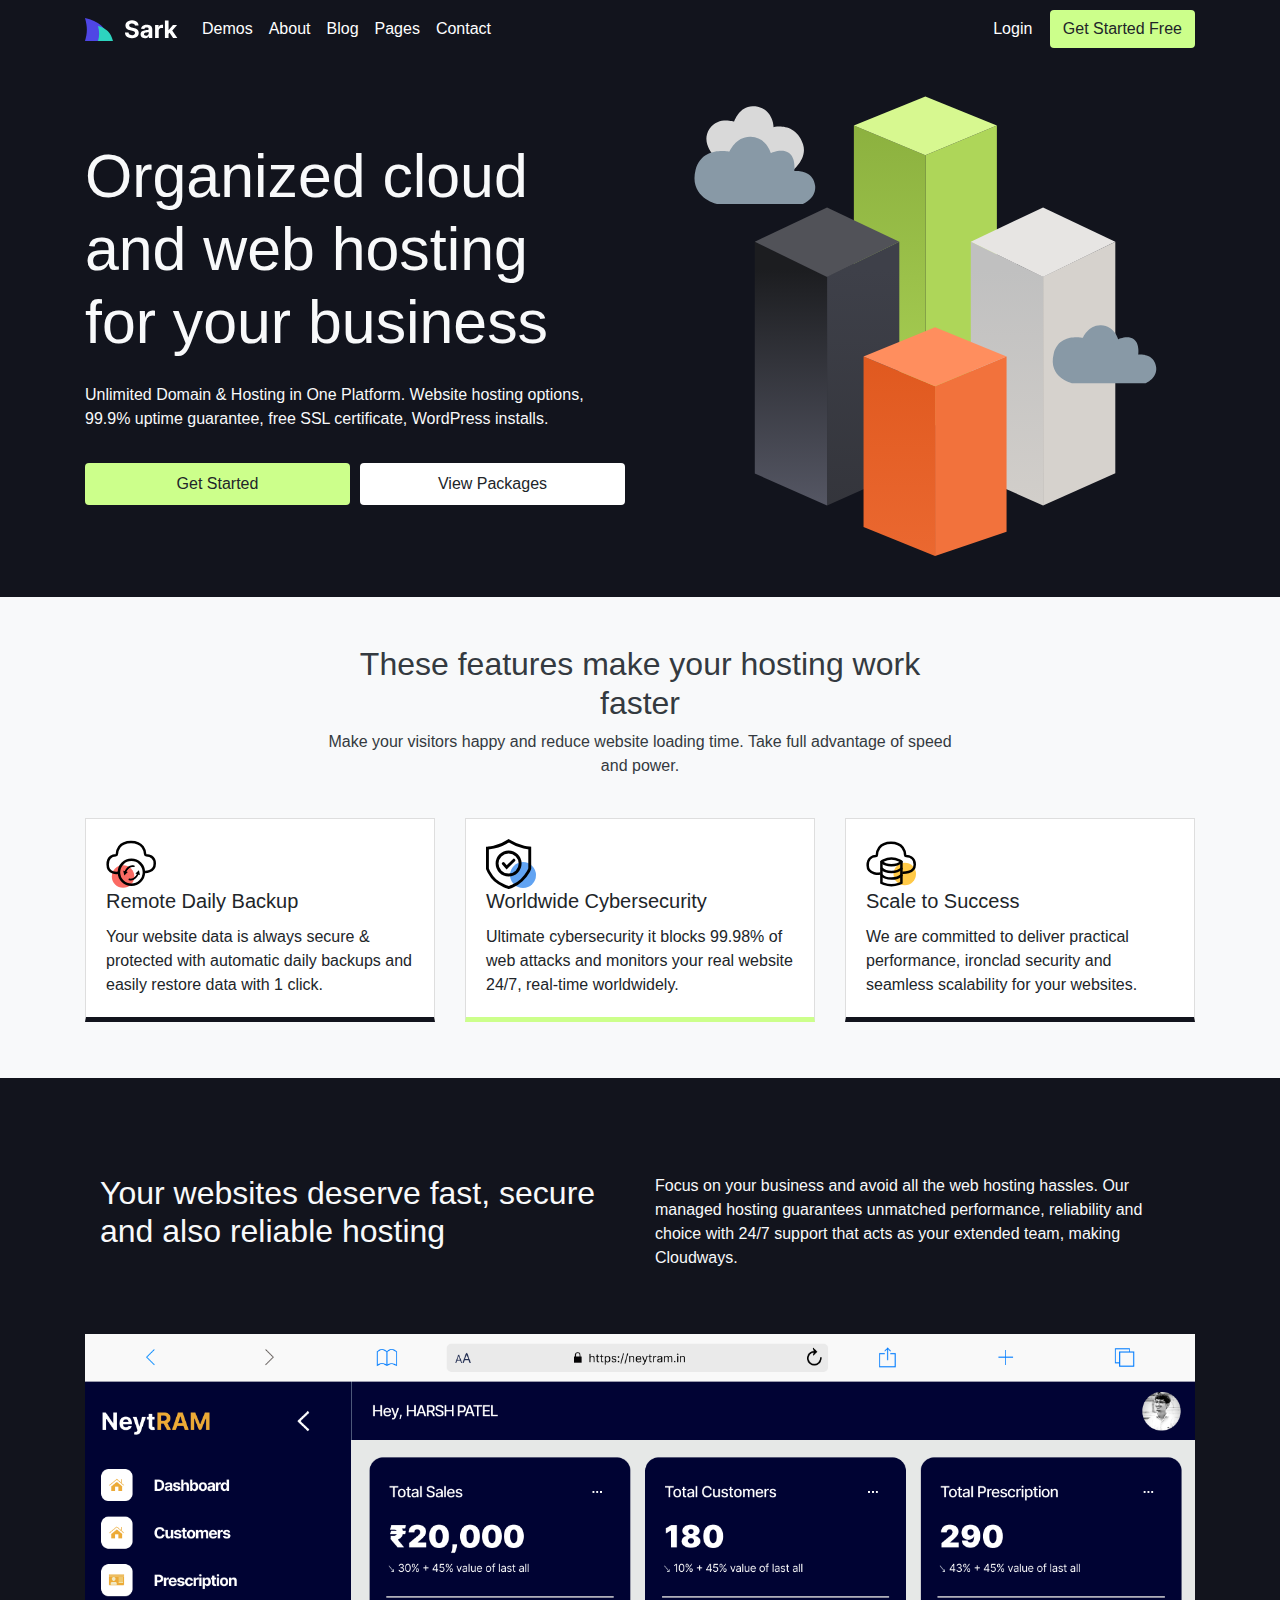
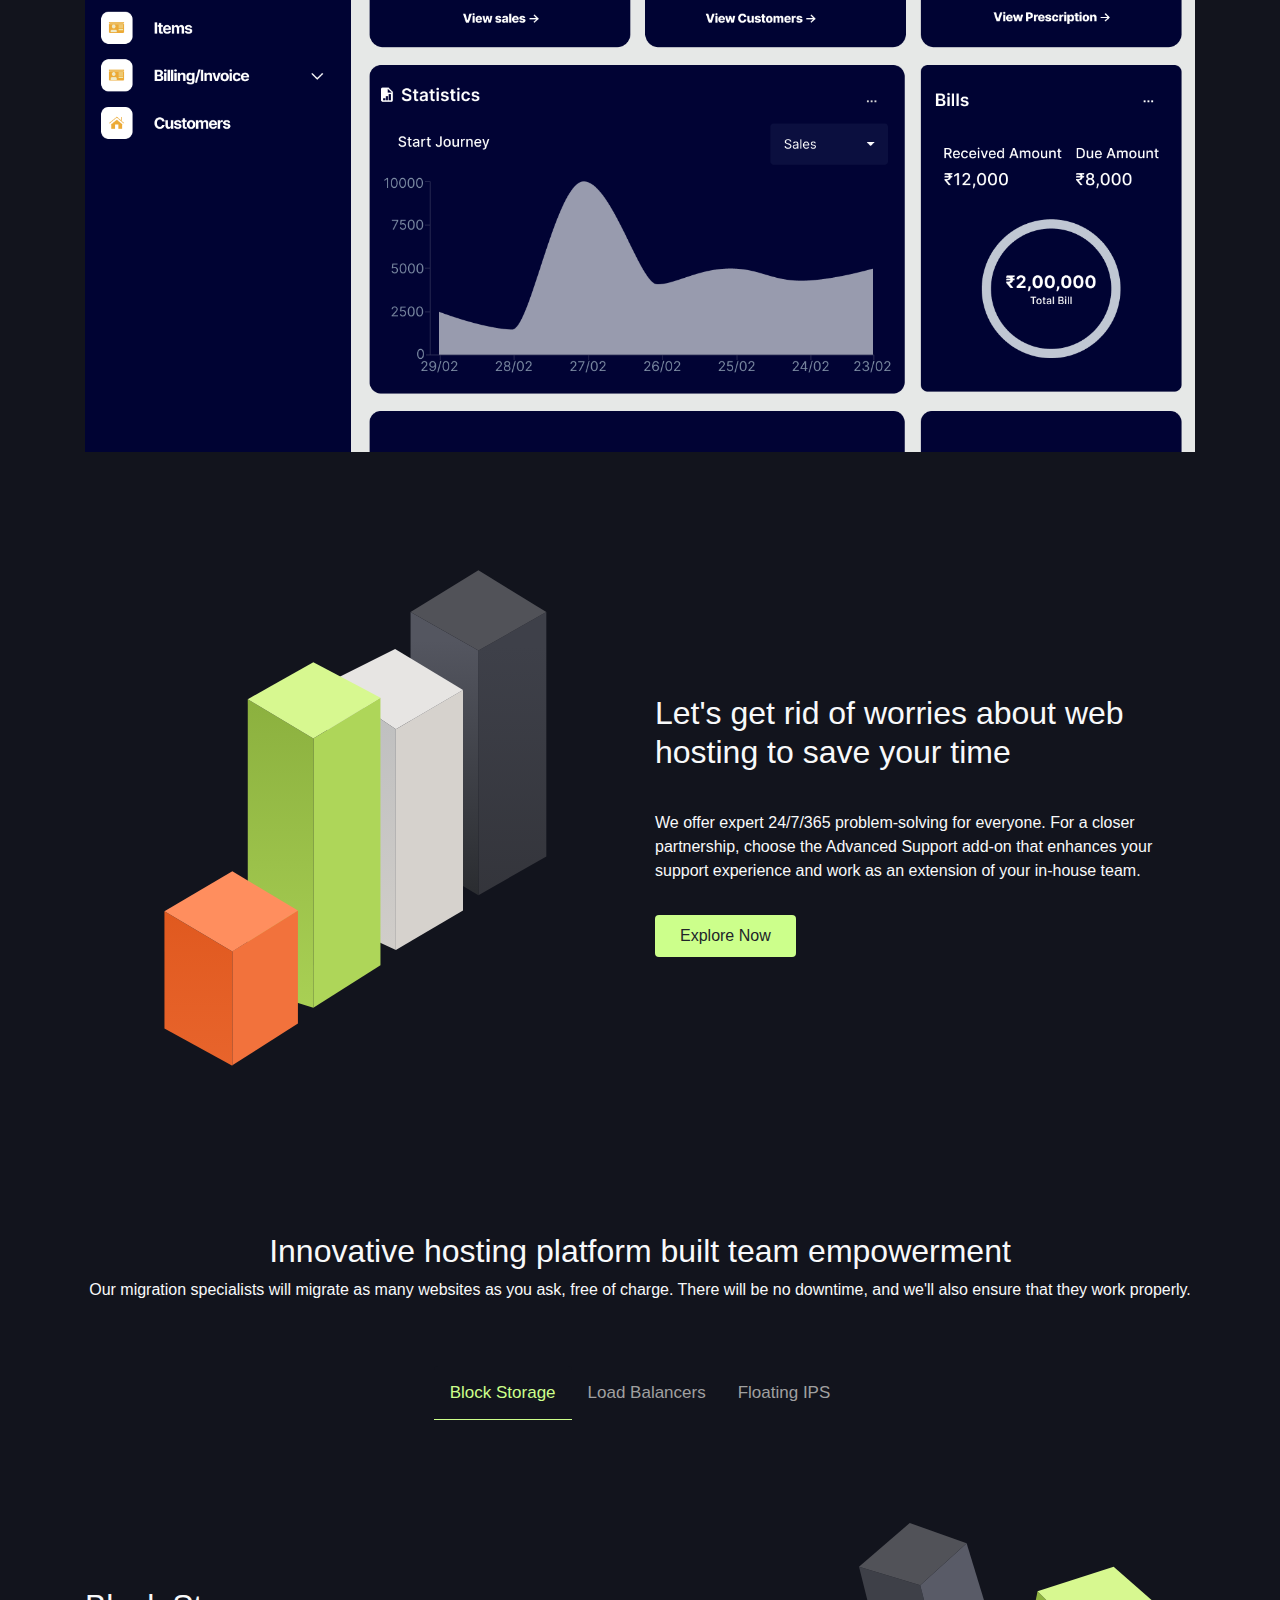
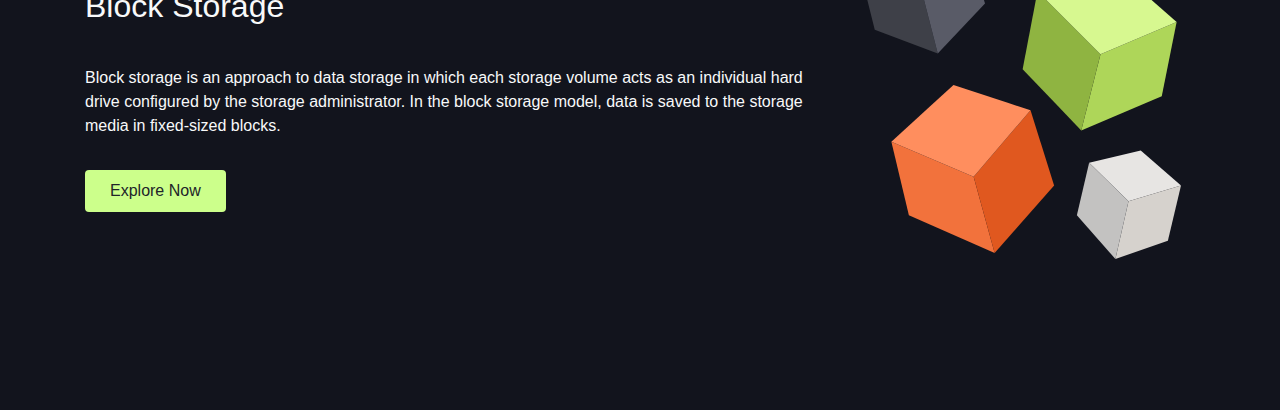
==== index.html @ 2ee85ca5 "data" ====
<!DOCTYPE html>
<html lang="en">
<head>
    <meta charset="UTF-8">
    <meta name="viewport" content="width=device-width, initial-scale=1.0">
    <title>Bootstrap customize</title>
    <link href="https://stackpath.bootstrapcdn.com/bootstrap/4.5.2/css/bootstrap.min.css" rel="stylesheet">
    <style>
        .h1class {
            font-size: 3.8rem;
        }
        .btngroup button {
            width: 100%;
            margin-bottom: 10px;
        }
        @media (min-width: 768px) {
            .btngroup {
                display: flex;
                gap: 10px;
            }
            .btngroup button {
                width: auto;
                flex: 1;
            }
        }
        .card-icon {
            width: 50px;
            height: 50px;
            margin-right: 15px;
            float: left;
        }
        .card-body h5,
        .card-body p {
            margin-left: 70px;
            /* Adjust based on icon size */
        }
        .card-body {
            display: flex;
            align-items: center;
        }
        .card-text {
            margin-bottom: 0;
        }
        .card-body p {
            margin-left: 0px;
        }
        .card-body h5 {
            margin-left: 0px;
        }
        .custom-card1 {
            border-bottom: 5px solid #12141D;
            border-radius: 0px;
        }
        .custom-card2 {
            border-bottom: 5px solid #ccff8b;
            border-radius: 0px;
        }

        .nav-tabs {
            overflow: hidden;
            text-align: center;
            border:none !important;
        }

        .nav-tabs a {
            background-color: inherit;
            border: none !important;
            outline: none;
            cursor: pointer;
            padding: 14px 16px;
            transition: 0.3s;
            font-size: 17px;
            color: #a0a0a0;
        }

        .nav-tabs a:hover {
            background-color: #575757;
        }

        .nav-tabs a.active {
            background-color: #12141D !important;
            color: #CCFF8B !important;
            border-bottom: 2px solid #CCFF8B !important;
        }

    </style>
</head>
<body>
    <!-- NavBar -->
    <nav class="navbar navbar-expand-lg navbar-dark" style="background-color: #12141d;">
        <div class="container">
            <a class="navbar-brand" href="#"><img src="./Logo.svg" alt="Logo"></a>
            <button class="navbar-toggler" type="button" data-toggle="collapse" data-target="#navbarNav"
                aria-controls="navbarNav" aria-expanded="false" aria-label="Toggle navigation">
                <span class="navbar-toggler-icon"></span>
            </button>
            <div class="collapse navbar-collapse" id="navbarNav">
                <ul class="navbar-nav">
                    <li class="nav-item">
                        <a class="nav-link" style="color: #fff;" href="#">Demos</a>
                    </li>
                    <li class="nav-item">
                        <a class="nav-link" style="color: #fff;" href="#">About</a>
                    </li>
                    <li class="nav-item">
                        <a class="nav-link" style="color: #fff;" href="#">Blog</a>
                    </li>
                    <li class="nav-item">
                        <a class="nav-link" style="color: #fff;" href="#">Pages</a>
                    </li>
                    <li class="nav-item">
                        <a class="nav-link" style="color: #fff;" href="#">Contact</a>
                    </li>
                </ul>
            </div>
            <div class="right">
                <button class="btn" style="color: #fff;" type="submit">Login</button>
                <button class="btn" style="background-color: #ccff8b;" type="submit">Get Started Free</button>
            </div>
        </div>
    </nav>
    <!-- Hero Section -->
    <div style="background-color: #12141d;">
        <div class="container">
            <div class="row">
                <div class="col-md-6 align-self-center g-3">
                    <h1 class="text-light pb-3 h1class">Organized cloud <br> and web hosting <br> for your business</h1>
                    <p class="text-light pb-3">Unlimited Domain & Hosting in One Platform. Website hosting options,
                        99.9% uptime guarantee, free
                        SSL certificate, WordPress installs.</p>
                    <div class="btngroup gap-3">
                        <button class="btn py-2 px-4" style="background-color: #ccff8b;" type="submit">Get
                            Started</button>
                        <button class="btn py-2 px-4" style="background-color: #ffffff;" type="submit">View
                            Packages</button>
                    </div>
                </div>
                <div class="col-md-6">
                    <img src="./Layer1.svg" class="w-100 h-auto" alt="Herobar">
                </div>
            </div>
        </div>
    </div>
    <!-- Cards Section -->
    <div class="bg-light py-5">
        <div class="container">
            <div class="row justify-content-center">
                <div class=" col-md-7 mb-4">
                    <h2 class="text-dark text-center">These features make your hosting work faster</h2>
                    <p class="text-dark text-center">Make your visitors happy and reduce website loading time. Take full
                        advantage of speed and power.</p>
                </div>
            </div>
            <div class="row row-cols-1 row-cols-md-3 g-4">
                <div class="col mb-2">
                    <div class="card custom-card1 h-100">
                        <div class="card-body">
                            <div class="d-flex flex-column">
                                <img src="./cloudreset.svg" class="card-icon" alt="Cloud Icon">
                                <h5 class="card-title">Remote Daily Backup</h5>
                                <p class="card-text">Your website data is always secure & protected with automatic daily
                                    backups and easily restore data with 1 click.</p>
                            </div>
                        </div>
                    </div>
                </div>
                <div class="col mb-2">
                    <div class="card custom-card2 h-100">
                        <div class="card-body">
                            <div class="d-flex flex-column">
                                <img src="./shild.svg" class="card-icon" alt="Shield Icon">
                                <h5 class="card-title">Worldwide Cybersecurity</h5>
                                <p class="card-text">Ultimate cybersecurity it blocks 99.98% of web attacks and monitors
                                    your real website 24/7, real-time worldwidely.</p>
                            </div>
                        </div>
                    </div>
                </div>
                <div class="col mb-2">
                    <div class="card custom-card1 h-100">
                        <div class="card-body">
                            <div class="d-flex flex-column">
                                <img src="./database.svg" class="card-icon" alt="Database Icon">
                                <h5 class="card-title">Scale to Success</h5>
                                <p class="card-text">We are committed to deliver practical performance, ironclad
                                    security
                                    and seamless scalability for your websites.</p>
                            </div>
                        </div>
                    </div>
                </div>
            </div>
        </div>
    </div>
    <!-- Hosting Section -->
    <div style="background-color: #12141d;" class="py-5">
        <div class="container">
            <div class="row">
                <div class="col-12 text-light d-flex flex-wrap">
                    <div class="col-md-6 pt-5">
                        <h2 class="hostingp">Your websites deserve fast, secure and also reliable hosting</h2>
                    </div>
                    <div class="col-md-6 pt-5">
                        <p class="hostingp">Focus on your business and avoid all the web hosting hassles.
                            Our managed hosting guarantees unmatched performance, reliability and choice with 24/7
                            support that
                            acts as your extended team, making Cloudways.</p>
                    </div>
                </div>
                <div class="col pt-5">
                    <img src="./dashboard1.png" class="w-100" alt="">
                </div>
            </div>
        </div>
    </div>
    <!-- Graph Section -->
    <div class="py-5" style="background-color: #12141d;">
        <div class="container">
            <div class="row">
                <div class="col-md-6 py-5 order-1 order-md-2 text-light align-content-center">
                    <h2 class="py-3">Let's get rid of worries about web hosting to save your time</h2>
                    <p class="py-3">We offer expert 24/7/365 problem-solving for everyone. For a closer partnership,
                        choose the Advanced Support add-on that enhances your support experience and work as an
                        extension of your in-house team.</p>
                    <button class="btn py-2 px-4" style="background-color: #ccff8b;">Explore Now</button>
                </div>
                <div class="col-md-6 order-2 order-md-1">
                    <img src="./Layer2.svg" class="w-100" alt="Graph">
                </div>
            </div>
        </div>
    </div>
    <!-- Graph Section -->
    <div class="py-5" style="background-color: #12141d;">
        <div class="container">
            <div class="row">
                <div class="col-12 py-5 text-center">
                    <h2 class="text-light">Innovative hosting platform built team empowerment</h2>
                    <p class="text-light">Our migration specialists will migrate as many websites as you ask, free of charge.
                        There will be no downtime, and we'll also ensure that they work properly.</p>
                </div>
            </div>
            <ul class="nav nav-tabs justify-content-center" id="myTab" role="tablist">
                <li class="nav-item" role="presentation">
                    <a class="nav-link active" id="home-tab" data-toggle="tab" href="#home-tab-pane" role="tab" aria-controls="home-tab-pane" aria-selected="true">Block Storage</a>
                </li>
                <li class="nav-item" role="presentation">
                    <a class="nav-link" id="profile-tab" data-toggle="tab" href="#profile-tab-pane" role="tab" aria-controls="profile-tab-pane" aria-selected="false">Load Balancers</a>
                </li>
                <li class="nav-item" role="presentation">
                    <a class="nav-link" id="contact-tab" data-toggle="tab" href="#contact-tab-pane" role="tab" aria-controls="contact-tab-pane" aria-selected="false">Floating IPS</a>
                </li>
            </ul>
            <div class="tab-content text-light" id="myTabContent">
                <div class="tab-pane fade show active" id="home-tab-pane" role="tabpanel" aria-labelledby="home-tab">
                    <div class="row py-5 justify-content-center align-items-center">
                        <div class="col-md-8 py-5">
                            <h2 class="py-3">Block Storage</h2>
                            <p class="py-3">Block storage is an approach to data storage in which each storage volume acts as an individual hard drive configured by the storage administrator. In the block storage model, data is saved to the storage media in fixed-sized blocks.</p>
                            <button class="btn py-2 px-4" style="background-color: #ccff8b;">Explore Now</button>
                        </div>
                        <div class="col-md-4 py-5">
                            <img src="./Layer3.svg" class="w-100" alt="Graph">
                        </div>
                    </div>
                </div>
                <div class="tab-pane fade" id="profile-tab-pane" role="tabpanel" aria-labelledby="profile-tab">
                    <div class="row py-5 justify-content-center align-items-center">
                        <div class="col-md-8 py-5">
                            <h2 class="py-3">Load Balancers</h2>
                            <p class="py-3">Load balancers are devices that distribute network or application traffic across multiple servers. They help to ensure that no single server becomes overwhelmed and that traffic is distributed efficiently.</p>
                            <button class="btn py-2 px-4" style="background-color: #ccff8b;">Explore Now</button>
                        </div>
                        <div class="col-md-4 py-5">
                            <img src="./Layer3.svg" class="w-100" alt="Graph">
                        </div>
                    </div>
                </div>
                <div class="tab-pane fade" id="contact-tab-pane" role="tabpanel" aria-labelledby="contact-tab">
                    <div class="row py-5 justify-content-center align-items-center">
                        <div class="col-md-8 py-5">
                            <h2 class="py-3">Floating IPS</h2>
                            <p class="py-3">Floating IPs are publicly accessible IP addresses that can be dynamically reassigned to any compute instance. They provide a way to route external traffic to your internal resources.</p>
                            <button class="btn py-2 px-4" style="background-color: #ccff8b;">Explore Now</button>
                        </div>
                        <div class="col-md-4 py-5">
                            <img src="./Layer3.svg" class="w-100" alt="Graph">
                        </div>
                    </div>
                </div>
            </div>
        </div>
    </div>
    <script src="https://code.jquery.com/jquery-3.5.1.slim.min.js"></script>
    <script src="https://cdn.jsdelivr.net/npm/@popperjs/core@2.9.2/dist/umd/popper.min.js"></script>
    <script src="https://stackpath.bootstrapcdn.com/bootstrap/4.5.2/js/bootstrap.min.js"></script>
</body>
</html>
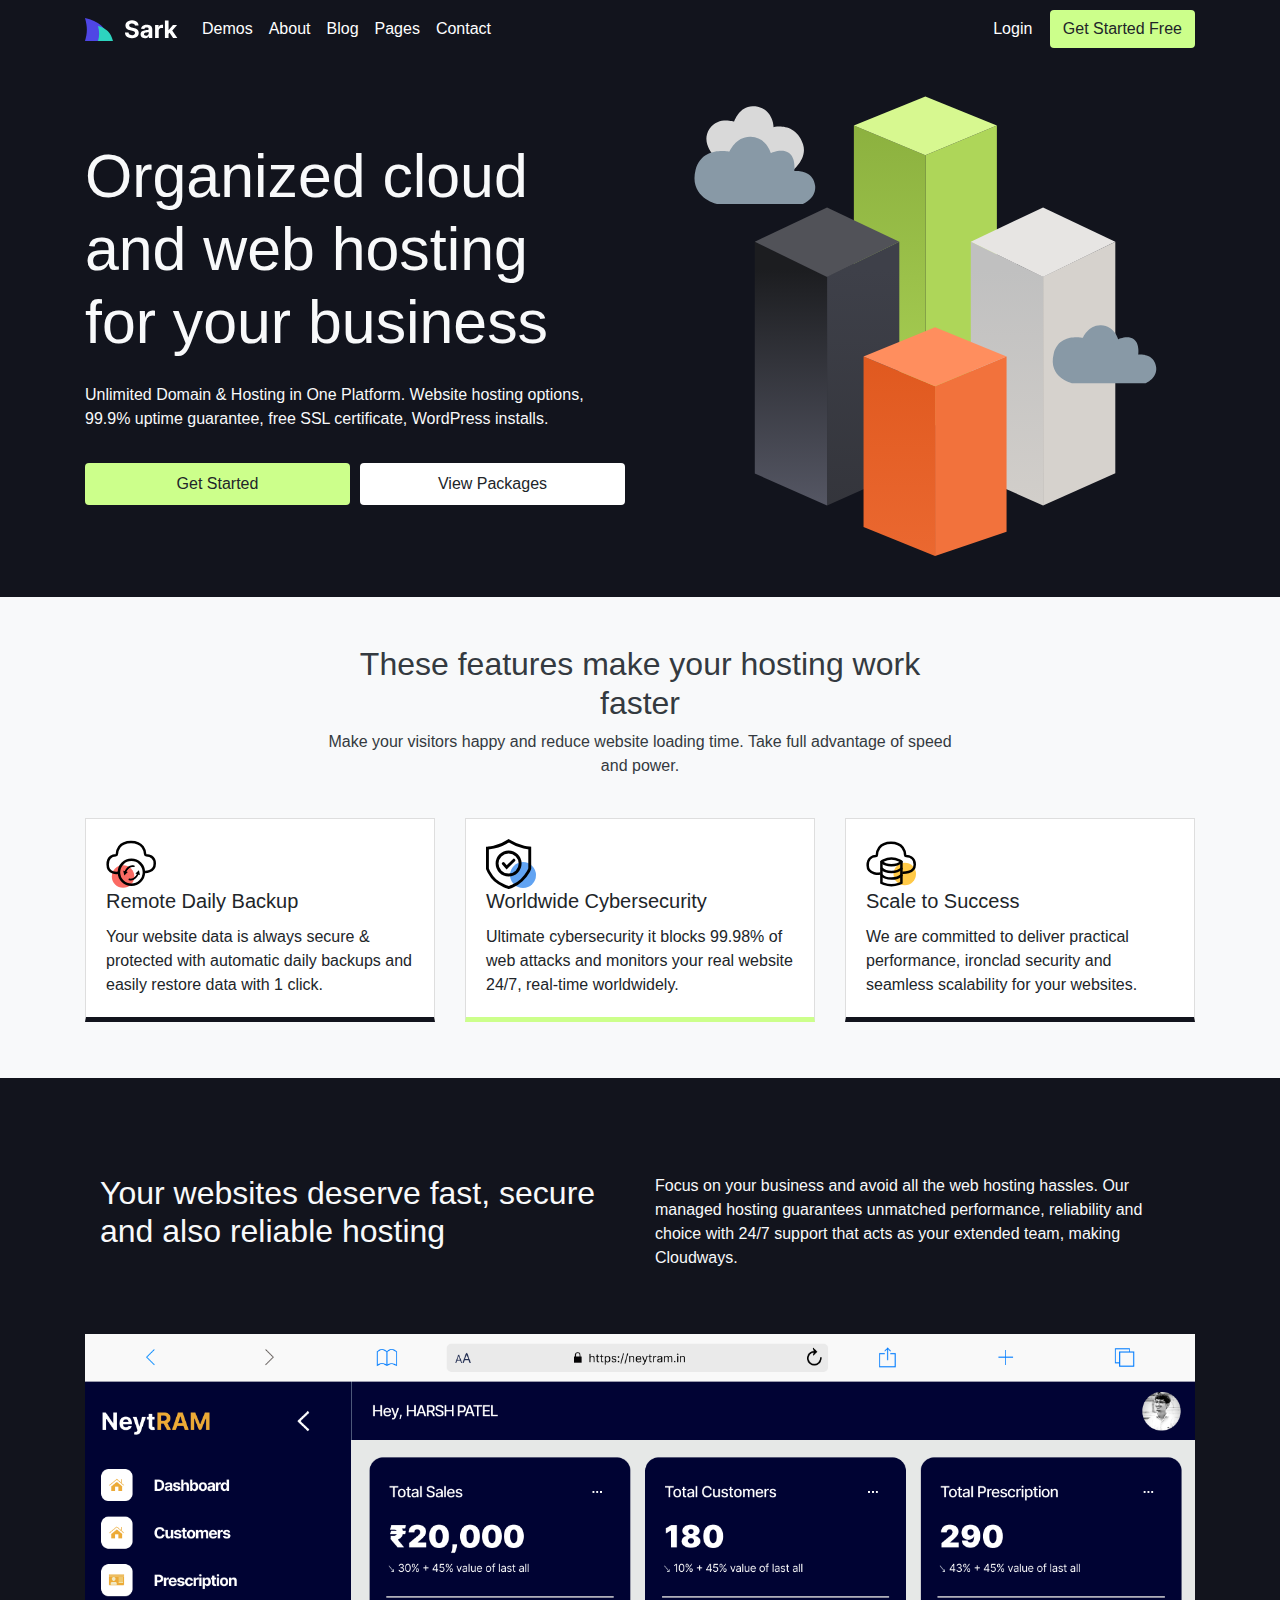
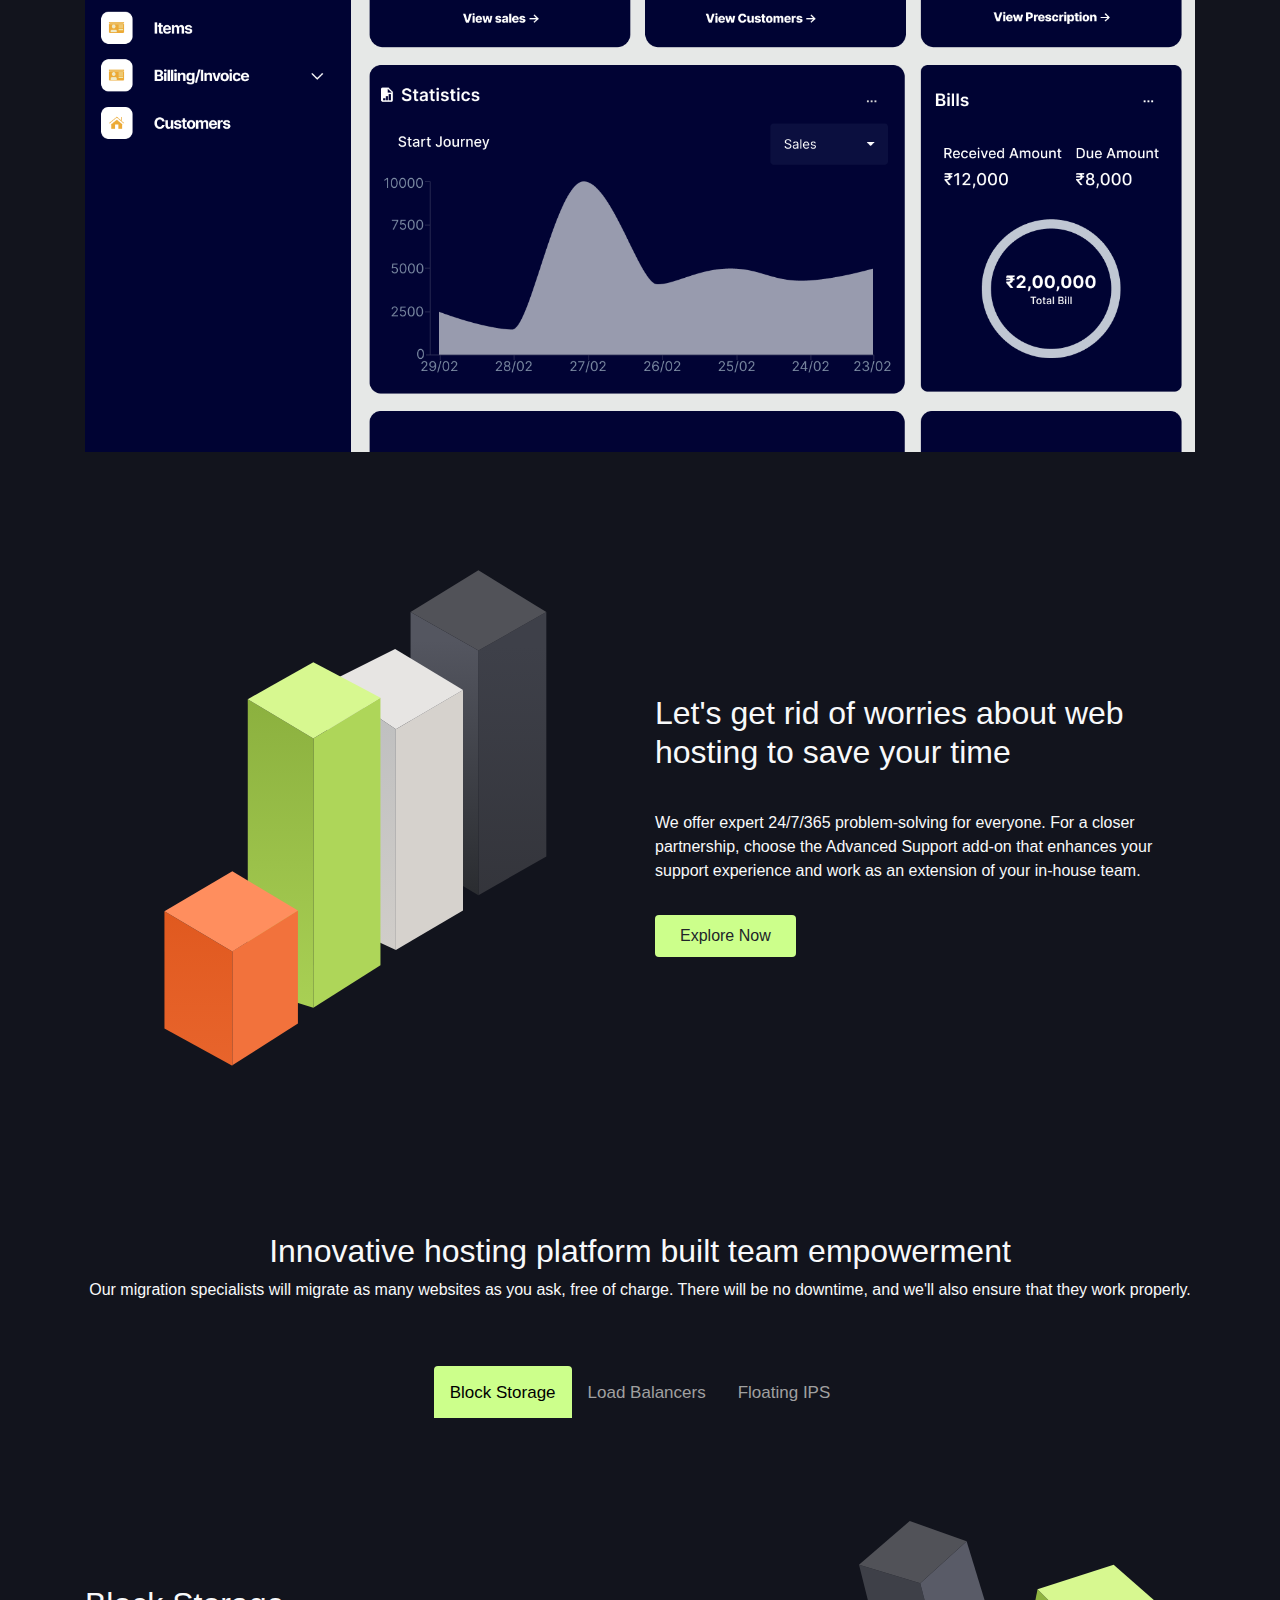
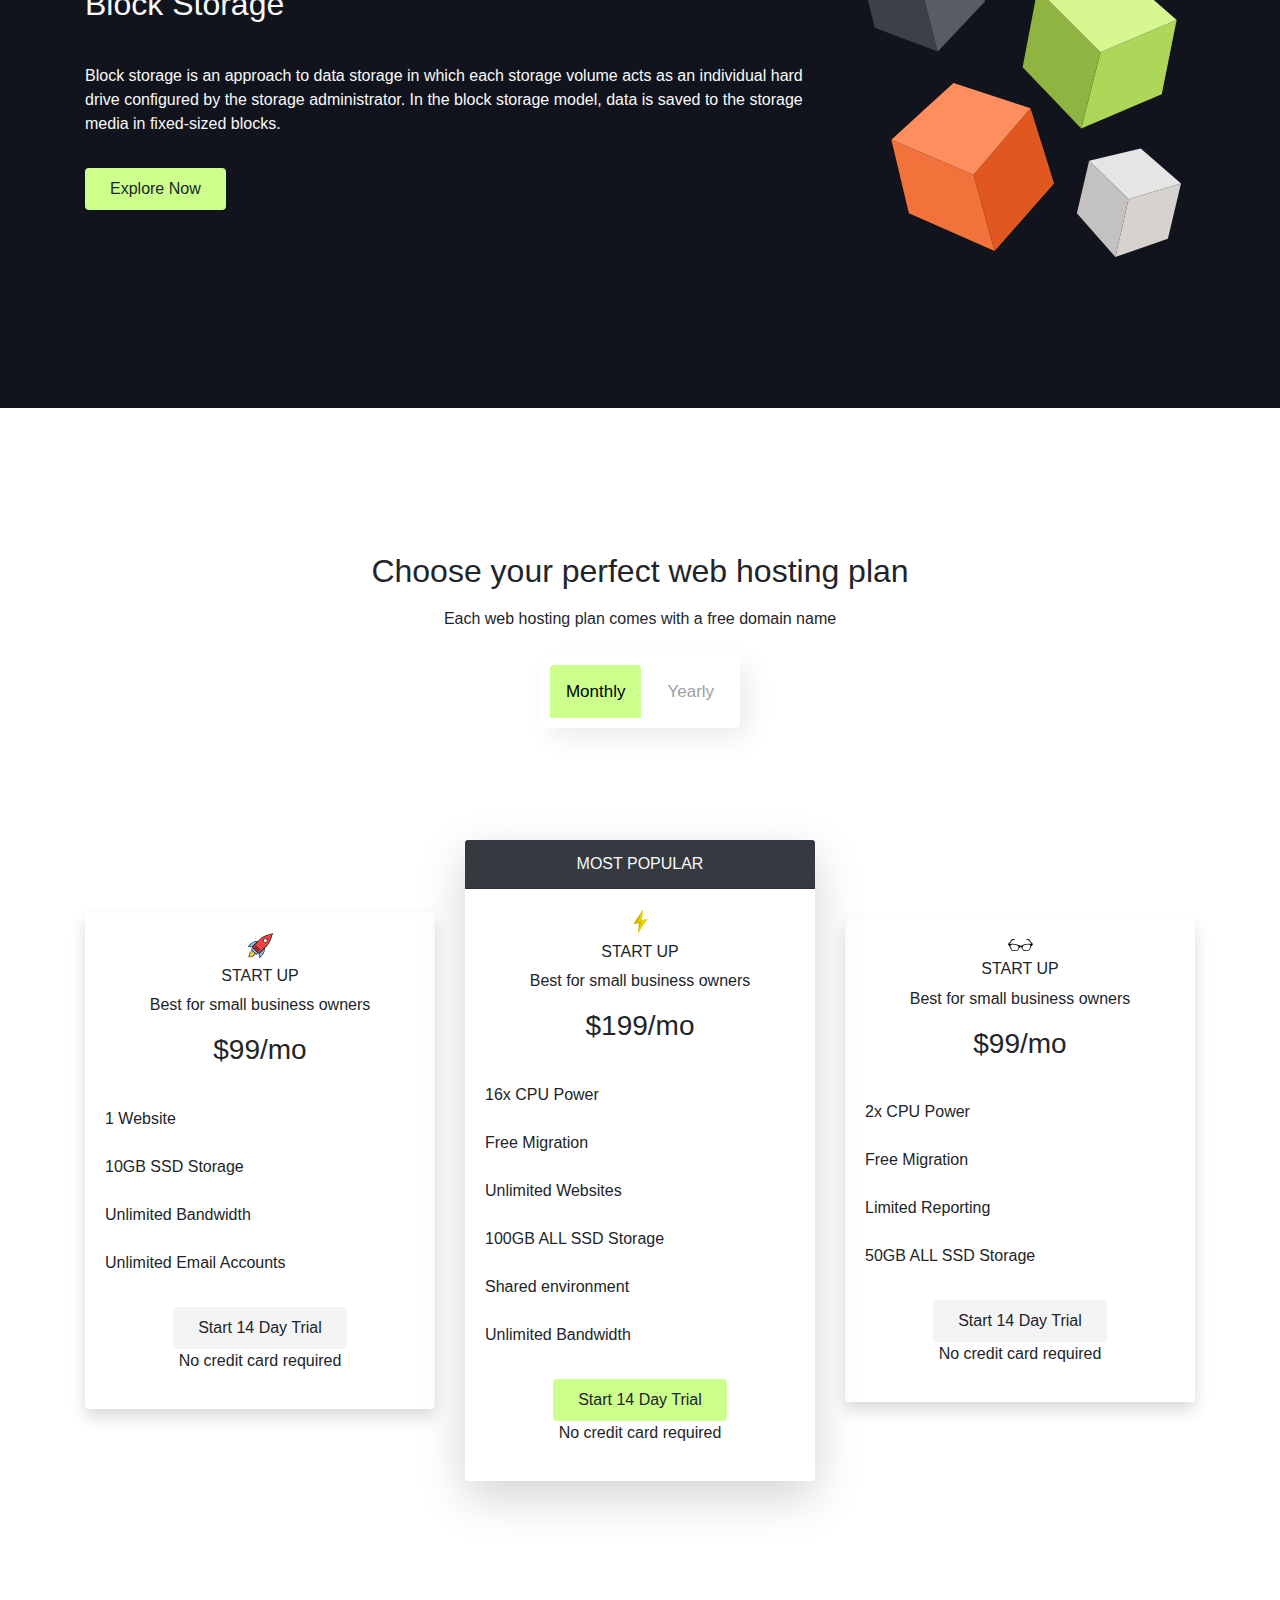
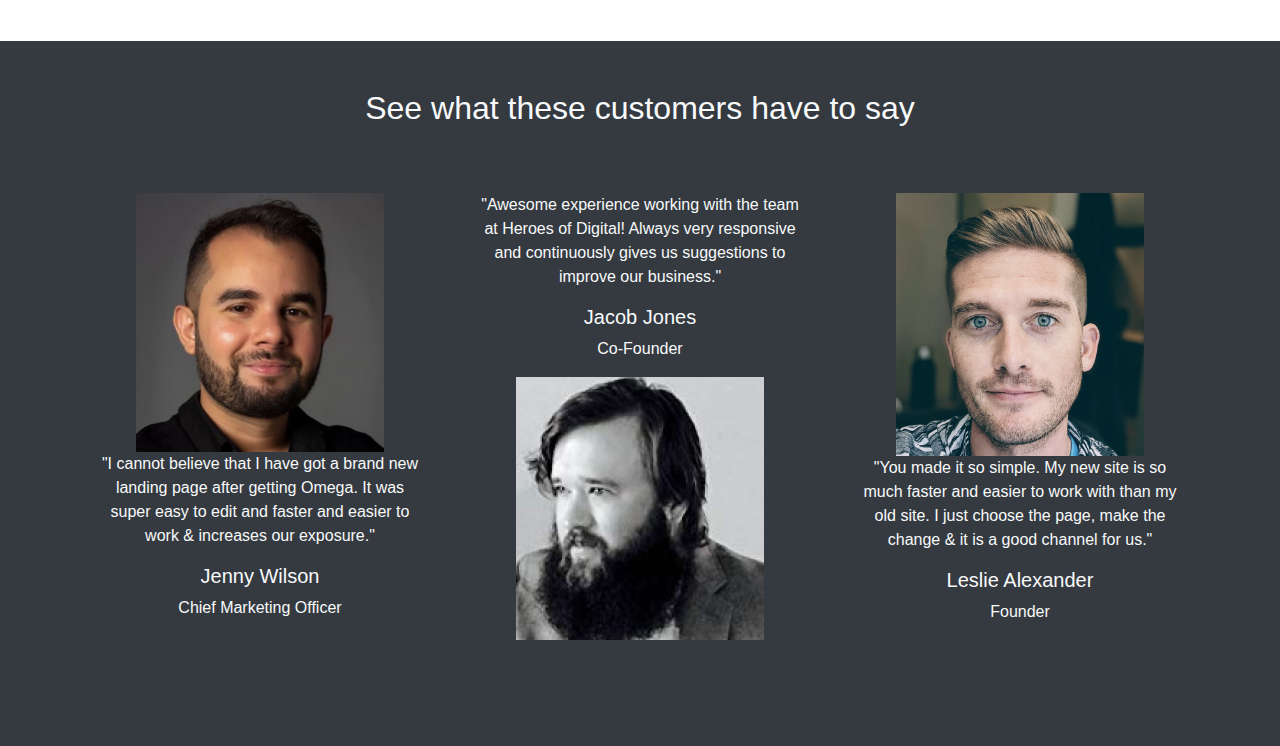
==== commit a7ea7f77: "data3" ====
--- a/index.html
+++ b/index.html
@@ -1,5 +1,6 @@
 <!DOCTYPE html>
 <html lang="en">
+
 <head>
     <meta charset="UTF-8">
     <meta name="viewport" content="width=device-width, initial-scale=1.0">
@@ -9,48 +10,59 @@
         .h1class {
             font-size: 3.8rem;
         }
+
         .btngroup button {
             width: 100%;
             margin-bottom: 10px;
         }
+
         @media (min-width: 768px) {
             .btngroup {
                 display: flex;
                 gap: 10px;
             }
+
             .btngroup button {
                 width: auto;
                 flex: 1;
             }
         }
+
         .card-icon {
             width: 50px;
             height: 50px;
             margin-right: 15px;
             float: left;
         }
+
         .card-body h5,
         .card-body p {
             margin-left: 70px;
             /* Adjust based on icon size */
         }
+
         .card-body {
             display: flex;
             align-items: center;
         }
+
         .card-text {
             margin-bottom: 0;
         }
+
         .card-body p {
             margin-left: 0px;
         }
+
         .card-body h5 {
             margin-left: 0px;
         }
+
         .custom-card1 {
             border-bottom: 5px solid #12141D;
             border-radius: 0px;
         }
+
         .custom-card2 {
             border-bottom: 5px solid #ccff8b;
             border-radius: 0px;
@@ -59,7 +71,7 @@
         .nav-tabs {
             overflow: hidden;
             text-align: center;
-            border:none !important;
+            border: none !important;
         }
 
         .nav-tabs a {
@@ -74,17 +86,68 @@
         }
 
         .nav-tabs a:hover {
-            background-color: #575757;
+            background-color: #ccff8b;
         }
 
         .nav-tabs a.active {
-            background-color: #12141D !important;
-            color: #CCFF8B !important;
-            border-bottom: 2px solid #CCFF8B !important;
-        }
-
+            background-color: #ccff8b !important;
+            color: #000000 !important;
+        }
+
+        .customtab {
+            padding: 10px;
+            background: #ffffff;
+            box-shadow: 10px 10px 26px #ededed,
+                -10px -10px 26px #ffffff;
+            border-radius: 5px;
+            display: flex;
+            justify-content: center;
+            gap: 10px;
+        }
+
+
+
+        .list-custom {
+            list-style: url(./rightsign.svg);
+        }
+
+        .z-index-1 {
+            z-index: 1;
+        }
+
+        .z-index-2 {
+            z-index: 2;
+        }
+
+        .z-index-3 {
+            z-index: 3;
+        }
+
+        .grid-item {
+            padding: 10px;
+            border-radius: 8px;
+            text-align: center;
+            transition: transform 0.3s;
+        }
+
+        .grid-item:hover {
+            transform: scale(1.05);
+        }
+
+        @media (max-width: 992px) {
+            .grid-item {
+                margin-bottom: 20px;
+            }
+        }
+
+        @media (max-width: 480px) {
+            .grid-item {
+                margin-bottom: 20px;
+            }
+        }
     </style>
 </head>
+
 <body>
     <!-- NavBar -->
     <nav class="navbar navbar-expand-lg navbar-dark" style="background-color: #12141d;">
@@ -119,6 +182,7 @@
             </div>
         </div>
     </nav>
+
     <!-- Hero Section -->
     <div style="background-color: #12141d;">
         <div class="container">
@@ -141,6 +205,7 @@
             </div>
         </div>
     </div>
+
     <!-- Cards Section -->
     <div class="bg-light py-5">
         <div class="container">
@@ -192,6 +257,7 @@
             </div>
         </div>
     </div>
+
     <!-- Hosting Section -->
     <div style="background-color: #12141d;" class="py-5">
         <div class="container">
@@ -213,6 +279,7 @@
             </div>
         </div>
     </div>
+
     <!-- Graph Section -->
     <div class="py-5" style="background-color: #12141d;">
         <div class="container">
@@ -230,25 +297,30 @@
             </div>
         </div>
     </div>
-    <!-- Graph Section -->
+
+    <!-- Tab Section -->
     <div class="py-5" style="background-color: #12141d;">
         <div class="container">
             <div class="row">
                 <div class="col-12 py-5 text-center">
                     <h2 class="text-light">Innovative hosting platform built team empowerment</h2>
-                    <p class="text-light">Our migration specialists will migrate as many websites as you ask, free of charge.
+                    <p class="text-light">Our migration specialists will migrate as many websites as you ask, free of
+                        charge.
                         There will be no downtime, and we'll also ensure that they work properly.</p>
                 </div>
             </div>
             <ul class="nav nav-tabs justify-content-center" id="myTab" role="tablist">
                 <li class="nav-item" role="presentation">
-                    <a class="nav-link active" id="home-tab" data-toggle="tab" href="#home-tab-pane" role="tab" aria-controls="home-tab-pane" aria-selected="true">Block Storage</a>
+                    <a class="nav-link active" id="home-tab" data-toggle="tab" href="#home-tab-pane" role="tab"
+                        aria-controls="home-tab-pane" aria-selected="true">Block Storage</a>
                 </li>
                 <li class="nav-item" role="presentation">
-                    <a class="nav-link" id="profile-tab" data-toggle="tab" href="#profile-tab-pane" role="tab" aria-controls="profile-tab-pane" aria-selected="false">Load Balancers</a>
+                    <a class="nav-link" id="profile-tab" data-toggle="tab" href="#profile-tab-pane" role="tab"
+                        aria-controls="profile-tab-pane" aria-selected="false">Load Balancers</a>
                 </li>
                 <li class="nav-item" role="presentation">
-                    <a class="nav-link" id="contact-tab" data-toggle="tab" href="#contact-tab-pane" role="tab" aria-controls="contact-tab-pane" aria-selected="false">Floating IPS</a>
+                    <a class="nav-link" id="contact-tab" data-toggle="tab" href="#contact-tab-pane" role="tab"
+                        aria-controls="contact-tab-pane" aria-selected="false">Floating IPS</a>
                 </li>
             </ul>
             <div class="tab-content text-light" id="myTabContent">
@@ -256,7 +328,9 @@
                     <div class="row py-5 justify-content-center align-items-center">
                         <div class="col-md-8 py-5">
                             <h2 class="py-3">Block Storage</h2>
-                            <p class="py-3">Block storage is an approach to data storage in which each storage volume acts as an individual hard drive configured by the storage administrator. In the block storage model, data is saved to the storage media in fixed-sized blocks.</p>
+                            <p class="py-3">Block storage is an approach to data storage in which each storage volume
+                                acts as an individual hard drive configured by the storage administrator. In the block
+                                storage model, data is saved to the storage media in fixed-sized blocks.</p>
                             <button class="btn py-2 px-4" style="background-color: #ccff8b;">Explore Now</button>
                         </div>
                         <div class="col-md-4 py-5">
@@ -268,7 +342,9 @@
                     <div class="row py-5 justify-content-center align-items-center">
                         <div class="col-md-8 py-5">
                             <h2 class="py-3">Load Balancers</h2>
-                            <p class="py-3">Load balancers are devices that distribute network or application traffic across multiple servers. They help to ensure that no single server becomes overwhelmed and that traffic is distributed efficiently.</p>
+                            <p class="py-3">Load balancers are devices that distribute network or application traffic
+                                across multiple servers. They help to ensure that no single server becomes overwhelmed
+                                and that traffic is distributed efficiently.</p>
                             <button class="btn py-2 px-4" style="background-color: #ccff8b;">Explore Now</button>
                         </div>
                         <div class="col-md-4 py-5">
@@ -280,7 +356,9 @@
                     <div class="row py-5 justify-content-center align-items-center">
                         <div class="col-md-8 py-5">
                             <h2 class="py-3">Floating IPS</h2>
-                            <p class="py-3">Floating IPs are publicly accessible IP addresses that can be dynamically reassigned to any compute instance. They provide a way to route external traffic to your internal resources.</p>
+                            <p class="py-3">Floating IPs are publicly accessible IP addresses that can be dynamically
+                                reassigned to any compute instance. They provide a way to route external traffic to your
+                                internal resources.</p>
                             <button class="btn py-2 px-4" style="background-color: #ccff8b;">Explore Now</button>
                         </div>
                         <div class="col-md-4 py-5">
@@ -291,8 +369,246 @@
             </div>
         </div>
     </div>
+
+    <!-- Prising Section -->
+    <div class="container-fluid py-5" id="pricing">
+        <div class="container py-5">
+            <div class="row py-5 justify-content-center flex-column align-items-center">
+                <h2>Choose your perfect web hosting plan</h2>
+                <p class="py-2">Each web hosting plan comes with a free domain name</p>
+                <div class="nav nav-tabs customtab" id="nav-tab" role="tablist">
+                    <a class="nav-link active" id="monthly-tab" data-toggle="tab" href="#monthly" role="tab"
+                        aria-controls="monthly" aria-selected="true">Monthly</a>
+                    <a class="nav-link" id="yearly-tab" data-toggle="tab" href="#yearly" role="tab"
+                        aria-controls="yearly" aria-selected="false">Yearly</a>
+                </div>
+            </div>
+
+            <div class="tab-content" id="nav-tabContent">
+
+                <div class="tab-pane fade show active" id="monthly" role="tabpanel" aria-labelledby="monthly-tab">
+                    <div class="row py-5 justify-content-center align-items-center">
+                        <div class="col-md-4 py-3 z-index-1">
+                            <div class="card shadow border-0">
+                                <div class="card-body text-center flex-column">
+                                    <img src="./rocket-12245.svg" class="mb-2" style="width: 25px;" alt="">
+                                    <h6>START UP</h6>
+                                    <p>Best for small business owners</p>
+                                    <h3>$<span>99</span>/mo</h3>
+                                </div>
+                                <ul class="list-group list-custom list-group-flush">
+                                    <li class="list-group-item border-0">1 Website</li>
+                                    <li class="list-group-item border-0">10GB SSD Storage</li>
+                                    <li class="list-group-item border-0">Unlimited Bandwidth</li>
+                                    <li class="list-group-item border-0">Unlimited Email Accounts</li>
+                                </ul>
+                                <div class="card-body text-center flex-column">
+                                    <button class="btn py-2 px-4" style="background-color: #F4F4F5;">Start 14 Day
+                                        Trial</button>
+                                    <p class="p-0">No credit card required</p>
+                                </div>
+                            </div>
+                        </div>
+
+                        <div class="col-md-4 py-3  z-index-2">
+                            <div class="card shadow-lg border-0">
+                                <div class="card-header bg-dark text-light text-center">
+                                    <p class="mb-0">MOST POPULAR</p>
+                                </div>
+                                <div class="card-body text-center flex-column">
+                                    <img src="./lightning-bolt-4128.svg" class="mb-2" style="width: 25px;" alt="">
+                                    <h6>START UP</h6>
+                                    <p>Best for small business owners</p>
+                                    <h3>$<span>199</span>/mo</h3>
+                                </div>
+                                <ul class="list-group list-group-flush">
+                                    <li class="list-group-item border-0">16x CPU Power</li>
+                                    <li class="list-group-item border-0">Free Migration</li>
+                                    <li class="list-group-item border-0">Unlimited Websites</li>
+                                    <li class="list-group-item border-0">100GB ALL SSD Storage</li>
+                                    <li class="list-group-item border-0">Shared environment</li>
+                                    <li class="list-group-item border-0">Unlimited Bandwidth</li>
+                                </ul>
+                                <div class="card-body text-center flex-column">
+                                    <button class="btn py-2 px-4" style="background-color: #ccff8b;">Start 14 Day
+                                        Trial</button>
+                                    <p class="p-0">No credit card required</p>
+                                </div>
+                            </div>
+                        </div>
+
+                        <div class="col-md-4 py-3 z-index-1">
+                            <div class="card shadow border-0">
+                                <div class="card-body text-center flex-column">
+                                    <img src="./eye-glasses-icon.svg" class="mb-2" style="width: 25px;" alt="">
+                                    <h6>START UP</h6>
+                                    <p>Best for small business owners</p>
+                                    <h3>$<span>99</span>/mo</h3>
+                                </div>
+                                <ul class="list-group list-group-flush">
+                                    <li class="list-group-item border-0">2x CPU Power</li>
+                                    <li class="list-group-item border-0">Free Migration</li>
+                                    <li class="list-group-item border-0">Limited Reporting</li>
+                                    <li class="list-group-item border-0">50GB ALL SSD Storage</li>
+                                </ul>
+                                <div class="card-body text-center flex-column">
+                                    <button class="btn py-2 px-4" style="background-color: #F4F4F5;">Start 14 Day
+                                        Trial</button>
+                                    <p class="p-0">No credit card required</p>
+                                </div>
+                            </div>
+                        </div>
+                    </div>
+                </div>
+
+                <div class="tab-pane fade" id="yearly" role="tabpanel" aria-labelledby="yearly-tab">
+                    <div class="row py-5 justify-content-center align-items-center">
+                        <div class="col-md-4 py-3 z-index-1">
+                            <div class="card border-0 shadow">
+                                <div class="card-body text-center flex-column">
+                                    <img src="./rocket-12245.svg" class="mb-2" style="width: 25px;" alt="">
+                                    <h6>START UP</h6>
+                                    <p>Best for small business owners</p>
+                                    <h3>$<span>299</span>/year</h3>
+                                </div>
+                                <ul class="list-group list-group-flush">
+                                    <li class="list-group-item border-0">1 Website</li>
+                                    <li class="list-group-item border-0">10GB SSD Storage</li>
+                                    <li class="list-group-item border-0">Unlimited Bandwidth</li>
+                                    <li class="list-group-item border-0">Unlimited Email Accounts</li>
+                                </ul>
+                                <div class="card-body text-center flex-column">
+                                    <button class="btn py-2 px-4" style="background-color: #F4F4F5;">Start 14 Day
+                                        Trial</button>
+                                    <p class="p-0">No credit card required</p>
+                                </div>
+                            </div>
+                        </div>
+
+                        <div class="col-md-4 py-3 z-index-3">
+                            <div class="card border-0 shadow-lg">
+                                <div class="card-header bg-dark text-light text-center">
+                                    <p class="mb-0">MOST POPULAR</p>
+                                </div>
+                                <div class="card-body text-center flex-column">
+                                    <img src="./lightning-bolt-4128.svg" class="mb-2" style="width: 25px;" alt="">
+                                    <h6>START UP</h6>
+                                    <p>Best for small business owners</p>
+                                    <h3>$<span>499</span>/year</h3>
+                                </div>
+                                <ul class="list-group list-group-flush">
+                                    <li class="list-group-item border-0">16x CPU Power</li>
+                                    <li class="list-group-item border-0">Free Migration</li>
+                                    <li class="list-group-item border-0">Unlimited Websites</li>
+                                    <li class="list-group-item border-0">100GB ALL SSD Storage</li>
+                                    <li class="list-group-item border-0">Shared environment</li>
+                                    <li class="list-group-item border-0">Unlimited Bandwidth</li>
+                                </ul>
+                                <div class="card-body text-center flex-column">
+                                    <button class="btn py-2 px-4" style="background-color: #ccff8b;">Start 14 Day
+                                        Trial</button>
+                                    <p class="p-0">No credit card required</p>
+                                </div>
+                            </div>
+                        </div>
+
+                        <div class="col-md-4 py-3 z-index-1">
+                            <div class="card border-0 shadow">
+                                <div class="card-body text-center flex-column">
+                                    <img src="./eye-glasses-icon.svg" class="mb-2" style="width: 25px;" alt="">
+                                    <h6>START UP</h6>
+                                    <p>Best for small business owners</p>
+                                    <h3>$<span>299</span>/year</h3>
+                                </div>
+                                <ul class="list-group list-group-flush">
+                                    <li class="list-group-item border-0">2x CPU Power</li>
+                                    <li class="list-group-item border-0">Free Migration</li>
+                                    <li class="list-group-item border-0">Limited Reporting</li>
+                                    <li class="list-group-item border-0">50GB ALL SSD Storage</li>
+                                </ul>
+                                <div class="card-body text-center flex-column">
+                                    <button class="btn py-2 px-4" style="background-color: #F4F4F5;">Start 14 Day
+                                        Trial</button>
+                                    <p class="p-0">No credit card required</p>
+                                </div>
+                            </div>
+                        </div>
+                    </div>
+                </div>
+            </div>
+        </div>
+    </div>
+
+    <!-- Client Section -->
+    <div class="customers bg-dark py-5" id="customers">
+        <div class="row justify-content-center">
+            <div class="col-md-6 text-center">
+                <h2 class="text-light">See what these customers have to say</h2>
+            </div>
+        </div>
+        <div class="container">
+            <div class="usercol">
+                <div class="row py-5 justify-content-center">
+                    <div class="col-lg-4 d-flex align-items-stretch">
+                        <div class="grid-item item-1">
+                            <div class="userimg">
+                                <img src="./user1.png" class="w-75" style="height: auto;" alt="User 1">
+                            </div>
+                            <div class="userdescription">
+                                <p class="text-light">"I cannot believe that I have got a brand new landing page after
+                                    getting Omega. It was super easy to edit and faster and easier to work & increases
+                                    our exposure."</p>
+                                <h5 class="text-light">Jenny Wilson</h5>
+                                <p class="text-light">Chief Marketing Officer</p>
+                            </div>
+                        </div>
+                    </div>
+
+                    <div class="col-lg-4 d-flex align-items-stretch">
+                        <div class="grid-item item-2">
+                            <div class="userdescription order-md-2 order-1">
+                                <p class="text-light">"Awesome experience working with the team at Heroes of Digital!
+                                    Always very responsive and continuously gives us suggestions to improve our
+                                    business."</p>
+                                <h5 class="text-light">Jacob Jones</h5>
+                                <p class="text-light">Co-Founder</p>
+                            </div>
+                            <div class="userimg order-md-1 order-2">
+                                <img src="./user2.png" class="w-75" style="height: auto;" alt="User 2">
+                            </div>
+                        </div>
+                    </div>
+
+                    <div class="col-lg-4 d-flex align-items-stretch">
+                        <div class="grid-item item-3">
+                            <div class="userimg">
+                                <img src="./user3.png" class="w-75" style="height: auto;" alt="User 3">
+                            </div>
+                            <div class="userdescription">
+                                <p class="text-light">"You made it so simple. My new site is so much faster and easier
+                                    to work with than my old site. I just choose the page, make the change & it is a
+                                    good channel for us."</p>
+                                <h5 class="text-light">Leslie Alexander</h5>
+                                <p class="text-light">Founder</p>
+                            </div>
+                        </div>
+                    </div>
+                </div>
+            </div>
+        </div>
+    </div>
+
+
+
+
     <script src="https://code.jquery.com/jquery-3.5.1.slim.min.js"></script>
     <script src="https://cdn.jsdelivr.net/npm/@popperjs/core@2.9.2/dist/umd/popper.min.js"></script>
     <script src="https://stackpath.bootstrapcdn.com/bootstrap/4.5.2/js/bootstrap.min.js"></script>
+    <script>
+        $(document).ready(function () {
+            $('#monthly-tab').tab('show');
+        });
+    </script>
 </body>
-</html>
+
+</html>